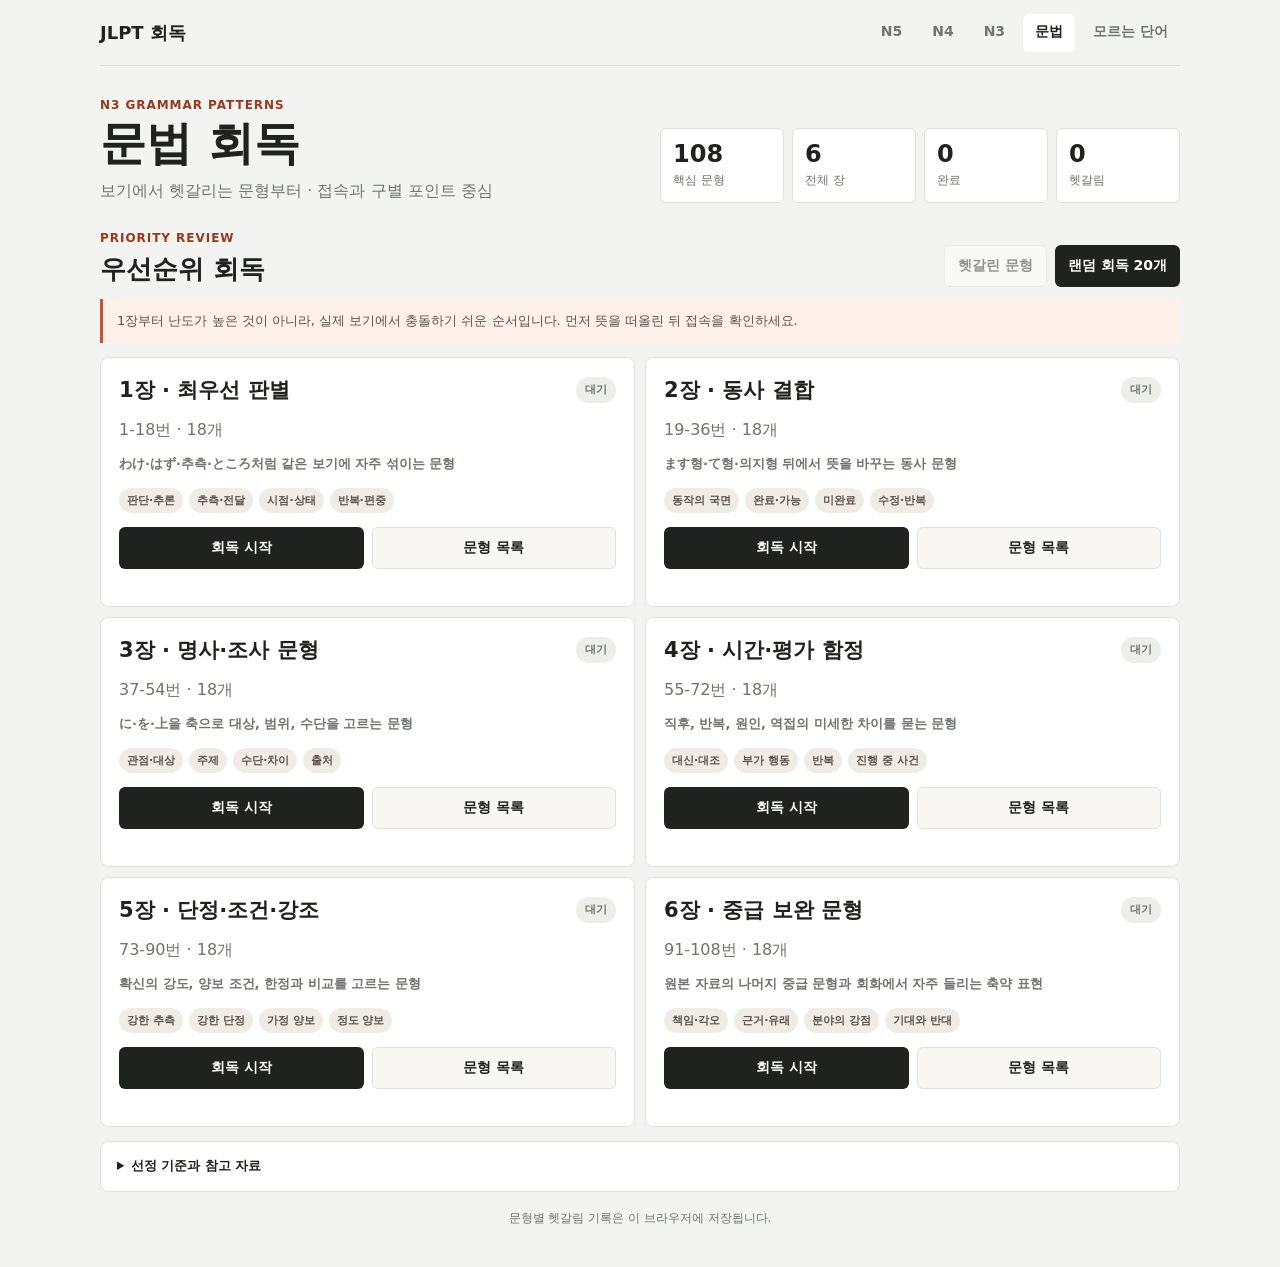
==== grammar/index.html @ 40b3289b "Add prioritized N3 grammar review" ====
<!doctype html>
<html lang="ko">
<head>
  <meta charset="utf-8">
  <meta name="viewport" content="width=device-width, initial-scale=1">
  <title>N3 문법 회독 | JLPT 회독</title>
  <link rel="icon" href="data:,">
  <link rel="stylesheet" href="../styles.css">
</head>
<body>
  <div class="app-shell">
    <header class="site-header">
      <a class="brand" href="../">JLPT 회독</a>
      <nav class="site-nav" aria-label="학습 영역 이동">
        <a href="../N5/">N5</a><a href="../N4/">N4</a><a href="../N3/">N3</a><a class="active" href="./">문법</a><a href="../review/">모르는 단어</a>
      </nav>
    </header>

    <main aria-live="polite">
      <section class="page-intro level-intro grammar-intro">
        <div>
          <p class="eyebrow">N3 GRAMMAR PATTERNS</p>
          <h1>문법 회독</h1>
          <p class="intro-copy">보기에서 헷갈리는 문형부터 · 접속과 구별 포인트 중심</p>
        </div>
        <div class="stats stats-four">
          <div><strong id="grammarCount">0</strong><span>핵심 문형</span></div>
          <div><strong id="grammarDeckCount">0</strong><span>전체 장</span></div>
          <div><strong id="grammarCompletedCount">0</strong><span>완료</span></div>
          <div><strong id="grammarReviewCount">0</strong><span>헷갈림</span></div>
        </div>
      </section>

      <section id="deckView">
        <div class="grammar-action-bar">
          <div>
            <p class="eyebrow">PRIORITY REVIEW</p>
            <h2>우선순위 회독</h2>
          </div>
          <div class="grammar-header-actions">
            <button id="reviewGrammarBtn" class="secondary-action" type="button">헷갈린 문형</button>
            <button id="randomGrammarBtn" class="test-button" type="button">랜덤 회독 20개</button>
          </div>
        </div>
        <p class="grammar-guide">1장부터 난도가 높은 것이 아니라, 실제 보기에서 충돌하기 쉬운 순서입니다. 먼저 뜻을 떠올린 뒤 접속을 확인하세요.</p>
        <div id="grammarDeckGrid" class="stage-grid grammar-deck-grid"></div>

        <details class="source-note">
          <summary>선정 기준과 참고 자료</summary>
          <p>로컬 N3 문법 PDF 2개의 문형을 합친 뒤, N5 수준의 기본 조사·활용은 제외했습니다. JLPT는 공식 고정 문법 목록을 공개하지 않으므로 N3 문법형 선택, 문장 조립, 글 흐름 판단에 맞춰 유사 문형 판별을 우선했습니다. 예문과 설명은 학습용으로 새로 작성했습니다.</p>
          <ul>
            <li><a href="https://samplequestions.jlpt.jp/e/guideline/pdf/n3_e.pdf" target="_blank" rel="noreferrer">JLPT N3 출제 문항 구성</a></li>
            <li><a href="https://www.mlcjapanese.co.jp/n3_04_12.html" target="_blank" rel="noreferrer">MLC N3 わけではない</a></li>
            <li><a href="https://www.japanistry.com/conditionals/" target="_blank" rel="noreferrer">Japanistry 조건 표현 비교</a></li>
            <li><a href="https://nihongokyoshi-net.com/2018/07/18/jlptn3-grammar-wakedewanai/" target="_blank" rel="noreferrer">日本語NET N3 문형 자료</a></li>
          </ul>
        </details>
      </section>

      <section id="grammarListView" class="word-list-view hidden">
        <div class="view-header">
          <button id="backGrammarDeckBtn" class="text-btn" type="button">단계 목록</button>
          <div><p id="grammarListMeta" class="eyebrow"></p><h2 id="grammarListTitle"></h2></div>
          <button id="startGrammarListBtn" class="header-action" type="button">이 장 회독</button>
        </div>
        <div id="grammarList" class="grammar-list"></div>
      </section>

      <section id="grammarStudyView" class="card-panel hidden">
        <div class="study-topbar">
          <a class="text-btn link-btn" href="../">홈</a>
          <button id="studyGrammarBackBtn" class="text-btn" type="button">단계 목록</button>
        </div>
        <div id="grammarCompleteView" class="complete hidden"></div>
        <article id="grammarCardView" class="word-card grammar-card">
          <div class="card-top">
            <span id="grammarCardMeta" class="badge"></span>
            <span id="grammarFamilyBadge" class="badge count-badge"></span>
            <span id="grammarSavedBadge" class="badge saved hidden">헷갈림</span>
          </div>
          <div class="progress-wrap">
            <div class="progress-bar"><span id="grammarProgressFill"></span></div>
            <p id="grammarProgressText"></p>
          </div>
          <section class="front grammar-front">
            <p class="front-label">뜻과 접속을 먼저 떠올리기</p>
            <h2 id="grammarPattern"></h2>
            <p id="grammarType" class="grammar-front-type"></p>
          </section>
          <button id="revealGrammarBtn" class="grammar-reveal-button" type="button">뜻 · 접속 보기</button>
          <section id="grammarAnswer" class="grammar-answer hidden">
            <div class="grammar-answer-main">
              <div><span>핵심 뜻</span><strong id="grammarMeaning"></strong></div>
              <div><span>접속</span><strong id="grammarConnection"></strong></div>
            </div>
            <div class="grammar-point"><span>쓰는 감각</span><p id="grammarNuance"></p></div>
            <div class="grammar-point contrast"><span>보기 구별</span><p id="grammarContrast"></p></div>
            <div class="grammar-example">
              <span>예문</span><strong id="grammarExample"></strong>
              <p id="grammarExampleReading"></p>
              <p id="grammarExampleKo"></p>
            </div>
          </section>
          <div class="decision-actions grammar-decisions">
            <button id="confusingGrammarBtn" class="study" type="button">헷갈림</button>
            <button id="knownGrammarBtn" class="known" type="button">알고있음</button>
          </div>
          <div class="nav-actions">
            <button id="prevGrammarBtn" type="button">이전</button>
            <button id="resetGrammarBtn" type="button">처음부터</button>
            <button id="nextGrammarBtn" type="button">다음</button>
          </div>
          <p class="keyboard-help">Space 정답 · S 헷갈림 · Enter 알고있음 · ← → 이동</p>
        </article>
      </section>
    </main>

    <footer class="footer">문형별 헷갈림 기록은 이 브라우저에 저장됩니다.</footer>
  </div>

  <script src="../data/jlpt_grammar_data.js"></script>
  <script src="../scripts/grammar.js"></script>
</body>
</html>
---- styles.css ----
:root {
  color-scheme: light;
  --bg: #f3f4f1;
  --surface: #ffffff;
  --surface-alt: #f8f7f3;
  --ink: #20221f;
  --muted: #6f746d;
  --line: #dfe2dc;
  --accent: #c65332;
  --accent-dark: #96391f;
  --accent-soft: #fff0e9;
  --good: #277451;
  --good-soft: #e8f4ee;
  --info: #27677d;
  --info-soft: #e8f3f7;
  --shadow: 0 10px 28px rgba(32, 34, 31, 0.07);
}

* {
  box-sizing: border-box;
}

html {
  background: var(--bg);
}

body {
  margin: 0;
  min-width: 320px;
  min-height: 100vh;
  color: var(--ink);
  background: var(--bg);
  font-family: "Hiragino Sans", "Apple SD Gothic Neo", "Noto Sans CJK KR", system-ui, sans-serif;
}

a {
  color: inherit;
  text-decoration: none;
}

button {
  border: 0;
  cursor: pointer;
  font: inherit;
}

button:disabled {
  cursor: not-allowed;
  opacity: 0.45;
}

.app-shell {
  width: min(1080px, calc(100% - 32px));
  margin: 0 auto;
  padding: 0 0 40px;
}

.site-header {
  display: flex;
  min-height: 66px;
  align-items: center;
  justify-content: space-between;
  gap: 24px;
  border-bottom: 1px solid var(--line);
}

.brand {
  flex: 0 0 auto;
  font-size: 18px;
  font-weight: 900;
}

.site-nav {
  display: flex;
  align-items: center;
  gap: 6px;
}

.site-nav a {
  min-height: 38px;
  padding: 9px 12px;
  border-radius: 6px;
  color: var(--muted);
  font-size: 14px;
  font-weight: 800;
  white-space: nowrap;
}

.site-nav a:hover,
.site-nav a.active {
  color: var(--ink);
  background: var(--surface);
}

.page-intro {
  display: grid;
  grid-template-columns: minmax(0, 1fr) minmax(420px, 520px);
  gap: 28px;
  align-items: end;
  padding: 40px 0 28px;
}

.level-intro {
  padding-top: 32px;
}

.eyebrow {
  margin: 0 0 7px;
  color: var(--accent-dark);
  font-size: 12px;
  font-weight: 900;
  letter-spacing: 0.08em;
}

h1,
h2,
h3,
p {
  overflow-wrap: anywhere;
}

h1 {
  margin: 0;
  font-size: 46px;
  line-height: 1.08;
  letter-spacing: 0;
}

.intro-copy {
  margin: 10px 0 0;
  color: var(--muted);
  line-height: 1.5;
}

.stats {
  display: grid;
  gap: 8px;
}

.stats-four {
  grid-template-columns: repeat(4, minmax(0, 1fr));
}

.stats-two {
  grid-template-columns: repeat(2, minmax(120px, 1fr));
  max-width: 300px;
  justify-self: end;
}

.stats div {
  min-width: 0;
  padding: 13px 12px;
  border: 1px solid var(--line);
  border-radius: 6px;
  background: var(--surface);
}

.stats strong,
.stats span {
  display: block;
}

.stats strong {
  font-size: 24px;
  line-height: 1;
}

.stats span {
  margin-top: 6px;
  color: var(--muted);
  font-size: 12px;
}

.level-grid {
  display: grid;
  grid-template-columns: repeat(3, minmax(0, 1fr));
  gap: 12px;
}

.level-card,
.stage-card {
  display: grid;
  align-content: start;
  gap: 14px;
  min-width: 0;
  padding: 18px;
  border: 1px solid var(--line);
  border-radius: 8px;
  background: var(--surface);
  box-shadow: var(--shadow);
}

.level-card h2,
.section-heading h2,
.word-list-view h2 {
  margin: 0;
  font-size: 26px;
  line-height: 1.2;
}

.level-card p,
.stage-card p {
  margin: 0;
}

.level-card-meta,
.stage-subtext,
.stage-detail {
  color: var(--muted);
  line-height: 1.45;
}

.stage-detail {
  font-size: 13px;
  font-weight: 800;
}

.mini-status-row {
  display: flex;
  flex-wrap: wrap;
  gap: 5px;
  min-height: 28px;
}

.mini-status {
  display: inline-grid;
  width: 28px;
  height: 28px;
  place-items: center;
  border: 1px solid var(--line);
  border-radius: 50%;
  color: var(--muted);
  background: var(--surface-alt);
  font-size: 11px;
  font-weight: 900;
}

.mini-status.completed {
  border-color: var(--good);
  color: #fff;
  background: var(--good);
}

.mini-status.running {
  border-color: var(--info);
  color: #fff;
  background: var(--info);
}

.card-actions,
.stage-actions {
  display: grid;
  grid-template-columns: repeat(2, minmax(0, 1fr));
  gap: 8px;
}

.primary-link,
.secondary-link,
.link-btn,
.header-action,
.text-btn,
.test-button,
.stage-actions button {
  display: inline-flex;
  min-height: 42px;
  align-items: center;
  justify-content: center;
  padding: 0 13px;
  border-radius: 6px;
  font-size: 14px;
  font-weight: 900;
  text-align: center;
}

.primary-link,
.header-action,
.test-button,
.stage-actions button {
  color: #fff;
  background: var(--ink);
}

.secondary-link,
.text-btn,
.stage-actions .secondary-action {
  border: 1px solid var(--line);
  color: var(--ink);
  background: var(--surface-alt);
}

.review-strip,
.grammar-strip {
  display: grid;
  grid-template-columns: minmax(0, 1fr) auto auto;
  gap: 18px;
  align-items: center;
  margin-top: 14px;
  padding: 18px;
  border: 1px solid var(--line);
  border-radius: 8px;
  background: var(--surface);
}

.review-strip h2,
.grammar-strip h2 {
  margin: 0;
  font-size: 22px;
}

.review-strip > strong,
.grammar-strip > strong {
  color: var(--accent-dark);
  font-size: 24px;
}

.grammar-strip {
  margin-top: 14px;
  border-color: #e8d8cc;
  background: #fff7f1;
}

.grammar-strip p:not(.eyebrow) {
  margin: 6px 0 0;
  color: var(--muted);
  font-size: 13px;
}

.section-heading {
  display: flex;
  align-items: end;
  justify-content: space-between;
  gap: 18px;
  margin-bottom: 14px;
  padding-top: 8px;
}

.stage-grid {
  display: grid;
  grid-template-columns: repeat(2, minmax(0, 1fr));
  gap: 10px;
}

.stage-card {
  box-shadow: none;
}

.stage-card.completed {
  border-color: rgba(39, 116, 81, 0.42);
  background: var(--good-soft);
}

.stage-card.running {
  border-color: rgba(39, 103, 125, 0.44);
  background: var(--info-soft);
}

.stage-card-top {
  display: flex;
  align-items: center;
  justify-content: space-between;
  gap: 10px;
}

.stage-card h3 {
  margin: 0;
  font-size: 21px;
}

.status-pill {
  display: inline-flex;
  min-height: 26px;
  align-items: center;
  padding: 0 9px;
  border-radius: 999px;
  color: var(--muted);
  background: #eceee9;
  font-size: 11px;
  font-weight: 900;
  white-space: nowrap;
}

.stage-card.completed .status-pill {
  color: #fff;
  background: var(--good);
}

.stage-card.running .status-pill {
  color: #fff;
  background: var(--info);
}

.word-list-view {
  padding-top: 8px;
}

.view-header {
  display: grid;
  grid-template-columns: auto minmax(0, 1fr) auto;
  gap: 12px;
  align-items: center;
  margin-bottom: 12px;
}

.word-list {
  border-top: 1px solid var(--line);
  background: var(--surface);
}

.word-list-row {
  display: grid;
  grid-template-columns: minmax(150px, 0.9fr) minmax(150px, 0.8fr) minmax(240px, 1.5fr);
  gap: 16px;
  align-items: start;
  padding: 13px 14px;
  border-right: 1px solid var(--line);
  border-bottom: 1px solid var(--line);
  border-left: 1px solid var(--line);
}

.word-list-row > div {
  display: grid;
  gap: 4px;
  min-width: 0;
}

.word-list-row strong {
  font-size: 20px;
  line-height: 1.25;
}

.word-list-row span,
.word-list-row small {
  color: var(--muted);
  line-height: 1.45;
}

.word-list-row p {
  margin: 0;
  font-weight: 900;
}

.study-history {
  color: var(--accent-dark) !important;
  font-weight: 900;
}

.empty-state {
  margin: 0;
  padding: 40px 18px;
  border: 1px solid var(--line);
  border-top: 0;
  color: var(--muted);
  text-align: center;
}

.card-panel {
  min-height: 620px;
  padding: 22px;
  border: 1px solid var(--line);
  border-radius: 8px;
  background: var(--surface);
  box-shadow: var(--shadow);
}

.study-topbar {
  display: flex;
  justify-content: flex-end;
  gap: 8px;
  margin-bottom: 14px;
}

.word-card {
  display: grid;
  gap: 18px;
}

.card-top,
.progress-wrap,
.primary-actions,
.decision-actions,
.nav-actions,
.complete-actions {
  display: flex;
  align-items: center;
  gap: 8px;
}

.card-top {
  flex-wrap: wrap;
}

.card-top .badge.saved {
  margin-left: auto;
}

.progress-wrap {
  justify-content: space-between;
  color: var(--muted);
  font-size: 12px;
  font-weight: 900;
}

.progress-wrap p {
  margin: 0;
}

.badge {
  display: inline-flex;
  min-height: 30px;
  align-items: center;
  padding: 0 10px;
  border-radius: 999px;
  color: #584b42;
  background: #ece8e1;
  font-size: 12px;
  font-weight: 900;
}

.badge.saved {
  color: #fff;
  background: var(--accent);
}

.count-badge {
  color: var(--accent-dark);
  background: var(--accent-soft);
}

.progress-bar {
  flex: 1;
  height: 8px;
  overflow: hidden;
  border-radius: 999px;
  background: #e5e7e2;
}

.progress-bar span {
  display: block;
  width: 0;
  height: 100%;
  border-radius: inherit;
  background: var(--accent);
  transition: width 160ms ease;
}

.front {
  display: grid;
  min-height: 220px;
  place-items: center;
  align-content: center;
  padding: 36px 18px;
  border: 1px solid var(--line);
  border-radius: 8px;
  background: var(--surface-alt);
}

.front-label {
  margin: 0;
  color: var(--muted);
  font-size: 13px;
  font-weight: 800;
}

.front h2 {
  max-width: 100%;
  margin: 10px 0 0;
  font-size: 64px;
  line-height: 1.14;
  letter-spacing: 0;
  text-align: center;
  word-break: keep-all;
  overflow-wrap: anywhere;
}

.reveals {
  display: grid;
  grid-template-columns: repeat(2, minmax(0, 1fr));
  gap: 10px;
}

.answer-box {
  min-width: 0;
  min-height: 96px;
  padding: 16px;
  border: 1px solid var(--line);
  border-radius: 8px;
  background: var(--surface-alt);
}

.answer-box span {
  display: block;
  margin-bottom: 7px;
  color: var(--muted);
  font-size: 12px;
  font-weight: 900;
}

.answer-box strong {
  display: block;
  font-size: 27px;
  line-height: 1.3;
  overflow-wrap: anywhere;
}

.answer-box.pending strong {
  color: #8b8f88;
  font-size: 15px;
  font-weight: 700;
}

.extra-info {
  display: grid;
  gap: 8px;
  padding: 15px 16px;
  border: 1px solid #e8d8cc;
  border-radius: 8px;
  color: #5b514b;
  background: #fff7f1;
  font-size: 14px;
  line-height: 1.6;
}

.extra-info p {
  margin: 0;
}

.radical-analysis {
  display: grid;
  gap: 9px;
}

.radical-analysis h3 {
  margin: 4px 0 0;
  color: var(--ink);
  font-size: 16px;
}

.radical-summary {
  color: #315e51;
  font-weight: 800;
}

.radical-list {
  border-top: 1px solid rgba(49, 94, 81, 0.2);
}

.radical-row {
  display: grid;
  gap: 7px;
  padding: 10px 0;
  border-bottom: 1px solid rgba(49, 94, 81, 0.18);
}

.radical-title {
  display: flex;
  align-items: baseline;
  gap: 9px;
}

.radical-title strong {
  color: #234f43;
  font-size: 23px;
}

.radical-title span {
  font-weight: 900;
}

.component-list {
  display: flex;
  flex-wrap: wrap;
  gap: 7px;
}

.component-token {
  display: grid;
  max-width: 190px;
  gap: 2px;
  padding: 7px 9px;
  border: 1px solid rgba(49, 94, 81, 0.2);
  border-radius: 6px;
  background: rgba(255, 255, 255, 0.72);
}

.component-token b {
  color: #234f43;
  font-size: 19px;
}

.component-token em {
  color: var(--ink);
  font-size: 11px;
  font-style: normal;
  font-weight: 900;
}

.component-token small {
  color: var(--muted);
  font-size: 11px;
  line-height: 1.35;
}

.radical-token {
  border-color: rgba(198, 83, 50, 0.4);
}

.radical-token::after {
  content: "대표 부수";
  color: var(--accent-dark);
  font-size: 10px;
  font-weight: 900;
}

.primary-actions,
.decision-actions {
  display: grid;
  grid-template-columns: repeat(2, minmax(0, 1fr));
}

.primary-actions button,
.decision-actions button {
  min-height: 54px;
  border-radius: 7px;
  font-size: 16px;
  font-weight: 900;
}

.primary-actions .secondary {
  border: 1px solid #edcdbf;
  color: var(--accent-dark);
  background: var(--accent-soft);
}

.decision-actions .study {
  color: #fff;
  background: var(--accent);
}

.decision-actions .known {
  color: #fff;
  background: var(--good);
}

.nav-actions,
.complete-actions {
  flex-wrap: wrap;
  justify-content: center;
}

.nav-actions button,
.complete-actions button {
  min-height: 40px;
  padding: 0 13px;
  border: 1px solid var(--line);
  border-radius: 6px;
  color: var(--ink);
  background: var(--surface-alt);
  font-size: 13px;
  font-weight: 900;
}

.complete {
  display: grid;
  min-height: 500px;
  place-items: center;
  align-content: center;
  text-align: center;
}

.complete h2 {
  margin: 0;
  font-size: 42px;
}

.complete > p:not(.eyebrow) {
  max-width: 560px;
  margin: 12px auto 0;
  color: var(--muted);
  line-height: 1.6;
}

.complete-actions {
  display: flex;
  margin-top: 20px;
}

.grammar-action-bar {
  display: flex;
  align-items: end;
  justify-content: space-between;
  gap: 18px;
  margin-bottom: 12px;
}

.grammar-action-bar h2 {
  margin: 0;
  font-size: 26px;
}

.grammar-header-actions {
  display: flex;
  gap: 8px;
}

.grammar-header-actions button {
  min-height: 42px;
  padding: 0 13px;
  border-radius: 6px;
  font-size: 14px;
  font-weight: 900;
}

.grammar-header-actions .secondary-action {
  border: 1px solid var(--line);
  color: var(--ink);
  background: var(--surface);
}

.grammar-guide {
  margin: 0 0 14px;
  padding: 12px 14px;
  border-left: 3px solid var(--accent);
  color: #5b514b;
  background: var(--accent-soft);
  font-size: 13px;
  line-height: 1.55;
}

.grammar-deck-card {
  min-height: 250px;
}

.grammar-tags {
  display: flex;
  flex-wrap: wrap;
  gap: 6px;
}

.grammar-tags span {
  padding: 5px 8px;
  border-radius: 999px;
  color: #5b514b;
  background: #f0ece5;
  font-size: 11px;
  font-weight: 800;
}

.source-note {
  margin-top: 14px;
  padding: 14px 16px;
  border: 1px solid var(--line);
  border-radius: 8px;
  color: var(--muted);
  background: var(--surface);
  font-size: 13px;
  line-height: 1.6;
}

.source-note summary {
  color: var(--ink);
  cursor: pointer;
  font-weight: 900;
}

.source-note a {
  color: var(--info);
  text-decoration: underline;
}

.grammar-list {
  border-top: 1px solid var(--line);
  background: var(--surface);
}

.grammar-list-row {
  display: grid;
  grid-template-columns: minmax(180px, 0.7fr) minmax(260px, 1.1fr) minmax(280px, 1.2fr);
  gap: 18px;
  padding: 15px 16px;
  border-right: 1px solid var(--line);
  border-bottom: 1px solid var(--line);
  border-left: 1px solid var(--line);
}

.grammar-list-row > div {
  display: grid;
  align-content: start;
  gap: 5px;
}

.grammar-list-row strong {
  font-size: 18px;
  line-height: 1.4;
}

.grammar-list-row span,
.grammar-list-row p {
  margin: 0;
  color: var(--muted);
  font-size: 13px;
  line-height: 1.5;
}

.grammar-list-meta {
  color: var(--accent-dark) !important;
  font-size: 11px !important;
  font-weight: 900;
}

.grammar-front {
  min-height: 200px;
}

.grammar-front h2 {
  font-size: clamp(38px, 7vw, 66px);
}

.grammar-front-type {
  margin: 12px 0 0;
  color: var(--muted);
  font-size: 13px;
  font-weight: 800;
}

.grammar-reveal-button {
  min-height: 54px;
  border: 1px solid #edcdbf;
  border-radius: 7px;
  color: var(--accent-dark);
  background: var(--accent-soft);
  font-size: 16px;
  font-weight: 900;
}

.grammar-answer {
  display: grid;
  gap: 10px;
}

.grammar-answer-main {
  display: grid;
  grid-template-columns: minmax(0, 0.9fr) minmax(0, 1.35fr);
  gap: 10px;
}

.grammar-answer-main > div,
.grammar-point,
.grammar-example {
  padding: 15px 16px;
  border: 1px solid var(--line);
  border-radius: 8px;
  background: var(--surface-alt);
}

.grammar-answer span {
  display: block;
  margin-bottom: 7px;
  color: var(--muted);
  font-size: 11px;
  font-weight: 900;
}

.grammar-answer-main strong {
  display: block;
  font-size: 18px;
  line-height: 1.45;
}

.grammar-point p,
.grammar-example p {
  margin: 0;
  line-height: 1.6;
}

.grammar-point.contrast {
  border-color: #e8d8cc;
  color: #5b514b;
  background: #fff7f1;
}

.grammar-example {
  border-color: rgba(39, 116, 81, 0.25);
  background: var(--good-soft);
}

.grammar-example strong {
  display: block;
  margin-bottom: 7px;
  font-size: 21px;
  line-height: 1.55;
}

.grammar-example p:first-of-type {
  color: #315e51;
  font-size: 14px;
}

.grammar-example p:last-child {
  margin-top: 4px;
  color: var(--muted);
}

.keyboard-help {
  margin: -6px 0 0;
  color: var(--muted);
  font-size: 11px;
  text-align: center;
}

.footer {
  margin-top: 18px;
  color: var(--muted);
  font-size: 12px;
  text-align: center;
}

.hidden {
  display: none !important;
}

@media (max-width: 760px) {
  .app-shell {
    width: 100%;
    padding: 0 10px 32px;
  }

  .site-header {
    display: grid;
    gap: 7px;
    padding: 12px 0;
  }

  .site-nav {
    display: grid;
    grid-template-columns: repeat(5, minmax(0, 1fr));
    gap: 4px;
  }

  .site-nav a {
    padding: 9px 4px;
    font-size: 12px;
    text-align: center;
    white-space: normal;
  }

  .page-intro {
    grid-template-columns: 1fr;
    gap: 18px;
    padding: 26px 0 20px;
  }

  h1 {
    font-size: 37px;
  }

  .stats,
  .stats-two {
    width: 100%;
    max-width: none;
    justify-self: stretch;
  }

  .stats div {
    padding: 11px 8px;
  }

  .stats strong {
    font-size: 20px;
  }

  .level-grid,
  .stage-grid {
    grid-template-columns: 1fr;
  }

  .review-strip,
  .grammar-strip {
    grid-template-columns: minmax(0, 1fr) auto;
  }

  .review-strip .primary-link,
  .grammar-strip .primary-link {
    grid-column: 1 / -1;
  }

  .section-heading {
    align-items: stretch;
  }

  .section-heading .test-button {
    max-width: 160px;
  }

  .view-header {
    grid-template-columns: 1fr;
    align-items: stretch;
  }

  .word-list-row {
    grid-template-columns: 1fr;
    gap: 7px;
  }

  .grammar-list-row {
    grid-template-columns: 1fr;
    gap: 10px;
  }

  .grammar-action-bar {
    align-items: stretch;
    flex-direction: column;
  }

  .grammar-header-actions {
    display: grid;
    grid-template-columns: repeat(2, minmax(0, 1fr));
  }

  .grammar-answer-main {
    grid-template-columns: 1fr;
  }

  .card-panel {
    min-height: 0;
    padding: 14px 10px;
  }

  .study-topbar .text-btn,
  .study-topbar .link-btn {
    flex: 1;
  }

  .reveals {
    grid-template-columns: 1fr;
  }

  .front {
    min-height: 180px;
    padding: 30px 10px;
  }

  .front h2 {
    font-size: 44px;
  }

  .answer-box strong {
    font-size: 23px;
  }
}
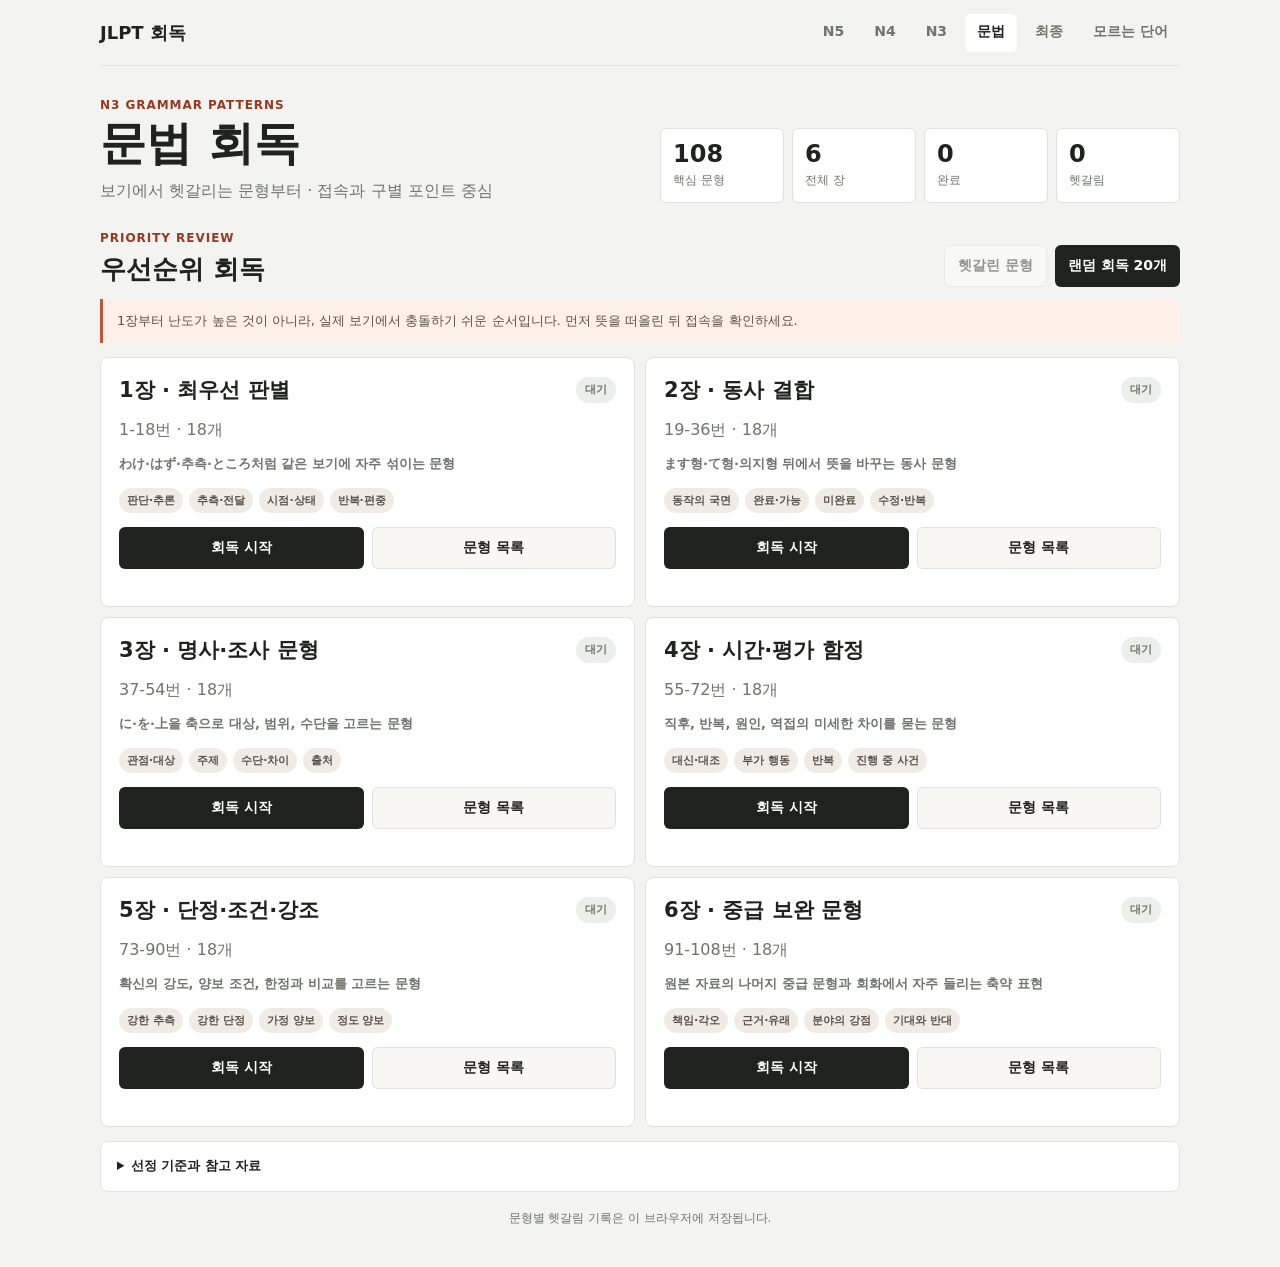
==== commit a0996eea: "Add final JLPT cram sessions" ====
--- a/grammar/index.html
+++ b/grammar/index.html
@@ -12,7 +12,7 @@
     <header class="site-header">
       <a class="brand" href="../">JLPT 회독</a>
       <nav class="site-nav" aria-label="학습 영역 이동">
-        <a href="../N5/">N5</a><a href="../N4/">N4</a><a href="../N3/">N3</a><a class="active" href="./">문법</a><a href="../review/">모르는 단어</a>
+        <a href="../N5/">N5</a><a href="../N4/">N4</a><a href="../N3/">N3</a><a class="active" href="./">문법</a><a href="../final/">최종</a><a href="../review/">모르는 단어</a>
       </nav>
     </header>
 
--- a/styles.css
+++ b/styles.css
@@ -301,6 +301,17 @@
   background: var(--surface);
 }
 
+.final-strip {
+  border-color: rgba(198, 83, 50, 0.45);
+  background: linear-gradient(135deg, #fff0e9 0%, #fffaf6 100%);
+}
+
+.final-strip p:not(.eyebrow) {
+  margin: 6px 0 0;
+  color: var(--muted);
+  font-size: 13px;
+}
+
 .review-strip h2,
 .grammar-strip h2 {
   margin: 0;
@@ -338,6 +349,91 @@
   display: grid;
   grid-template-columns: repeat(2, minmax(0, 1fr));
   gap: 10px;
+}
+
+.special-chapter-card {
+  display: grid;
+  grid-template-columns: minmax(0, 1fr) auto minmax(220px, 0.45fr);
+  gap: 22px;
+  align-items: center;
+  margin-bottom: 22px;
+  padding: 22px;
+  border: 2px solid rgba(198, 83, 50, 0.45);
+  border-radius: 10px;
+  background: linear-gradient(135deg, #fff7f1 0%, #ffffff 70%);
+  box-shadow: var(--shadow);
+}
+
+.special-chapter-card.running {
+  border-color: var(--info);
+  background: linear-gradient(135deg, var(--info-soft) 0%, #ffffff 70%);
+}
+
+.special-chapter-card.completed {
+  border-color: var(--good);
+  background: linear-gradient(135deg, var(--good-soft) 0%, #ffffff 70%);
+}
+
+.special-chapter-card.running .status-pill {
+  color: #fff;
+  background: var(--info);
+}
+
+.special-chapter-card.completed .status-pill {
+  color: #fff;
+  background: var(--good);
+}
+
+.special-chapter-copy {
+  display: grid;
+  gap: 12px;
+}
+
+.special-chapter-copy h2,
+.standard-deck-heading h2 {
+  margin: 0;
+  font-size: 26px;
+}
+
+.special-chapter-copy p:not(.eyebrow),
+.standard-deck-heading > p:last-child {
+  margin: 0;
+  color: var(--muted);
+  font-size: 13px;
+  line-height: 1.55;
+}
+
+.special-chapter-stats {
+  min-width: 92px;
+  padding: 14px;
+  border-left: 1px solid rgba(198, 83, 50, 0.25);
+  text-align: center;
+}
+
+.special-chapter-stats strong,
+.special-chapter-stats span {
+  display: block;
+}
+
+.special-chapter-stats strong {
+  color: var(--accent-dark);
+  font-size: 34px;
+}
+
+.special-chapter-stats span {
+  margin-top: 3px;
+  color: var(--muted);
+  font-size: 12px;
+}
+
+.special-chapter-actions {
+  grid-template-columns: 1fr;
+}
+
+.standard-deck-heading {
+  display: grid;
+  gap: 5px;
+  margin: 0 0 12px;
 }
 
 .stage-card {
@@ -830,6 +926,85 @@
   min-height: 250px;
 }
 
+.final-deck-grid {
+  grid-template-columns: repeat(3, minmax(0, 1fr));
+}
+
+.final-deck-card {
+  min-height: 278px;
+}
+
+.final-stage-actions {
+  grid-template-columns: repeat(2, minmax(0, 1fr));
+}
+
+.final-stage-actions button:first-child {
+  grid-column: 1 / -1;
+}
+
+.final-list {
+  border-top: 1px solid var(--line);
+  background: var(--surface);
+}
+
+.final-list-row {
+  display: grid;
+  grid-template-columns: minmax(190px, 0.75fr) minmax(180px, 0.75fr) minmax(280px, 1.4fr);
+  gap: 18px;
+  padding: 15px 16px;
+  border-right: 1px solid var(--line);
+  border-bottom: 1px solid var(--line);
+  border-left: 1px solid var(--line);
+}
+
+.final-list-row > div {
+  display: grid;
+  align-content: start;
+  gap: 5px;
+  min-width: 0;
+}
+
+.final-list-row strong {
+  font-size: 19px;
+  line-height: 1.4;
+}
+
+.final-list-row span,
+.final-list-row p {
+  margin: 0;
+  color: var(--muted);
+  font-size: 13px;
+  line-height: 1.55;
+}
+
+.final-list-source {
+  color: var(--info) !important;
+  font-size: 11px !important;
+  font-weight: 900;
+}
+
+.final-frequency-badge {
+  color: var(--info);
+  background: var(--info-soft);
+}
+
+.final-frequency-badge.top {
+  color: #fff;
+  background: var(--accent);
+}
+
+.final-source-line {
+  margin: 0;
+  color: var(--info);
+  font-size: 12px;
+  font-weight: 900;
+}
+
+.source-note code {
+  color: var(--ink);
+  font-size: 12px;
+}
+
 .grammar-tags {
   display: flex;
   flex-wrap: wrap;
@@ -1032,7 +1207,7 @@
 
   .site-nav {
     display: grid;
-    grid-template-columns: repeat(5, minmax(0, 1fr));
+    grid-template-columns: repeat(3, minmax(0, 1fr));
     gap: 4px;
   }
 
@@ -1060,6 +1235,10 @@
     justify-self: stretch;
   }
 
+  .stats-four {
+    grid-template-columns: repeat(2, minmax(0, 1fr));
+  }
+
   .stats div {
     padding: 11px 8px;
   }
@@ -1069,8 +1248,24 @@
   }
 
   .level-grid,
-  .stage-grid {
+  .stage-grid,
+  .final-deck-grid {
     grid-template-columns: 1fr;
+  }
+
+  .special-chapter-card {
+    grid-template-columns: 1fr auto;
+    gap: 14px;
+    padding: 17px;
+  }
+
+  .special-chapter-actions {
+    grid-column: 1 / -1;
+    grid-template-columns: repeat(2, minmax(0, 1fr));
+  }
+
+  .special-chapter-stats {
+    padding: 8px 0 8px 12px;
   }
 
   .review-strip,
@@ -1106,6 +1301,11 @@
     gap: 10px;
   }
 
+  .final-list-row {
+    grid-template-columns: 1fr;
+    gap: 10px;
+  }
+
   .grammar-action-bar {
     align-items: stretch;
     flex-direction: column;
